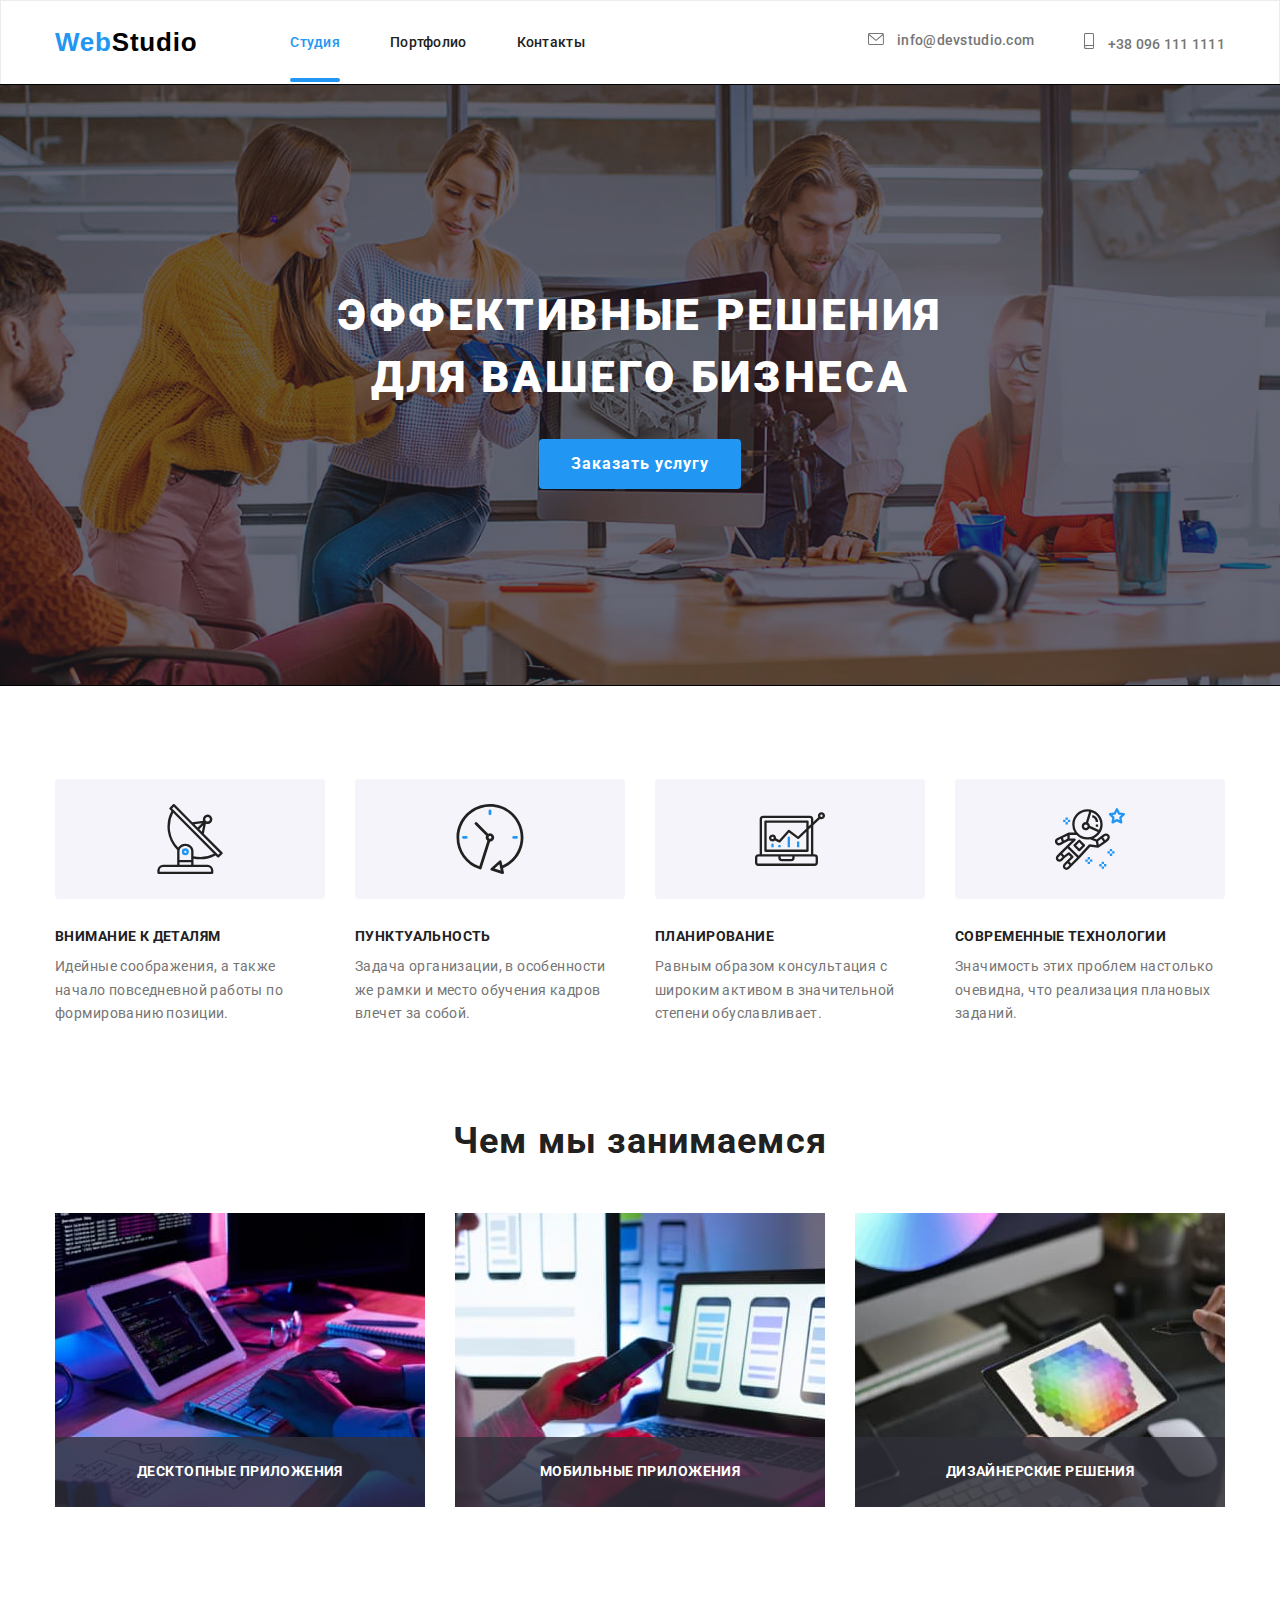
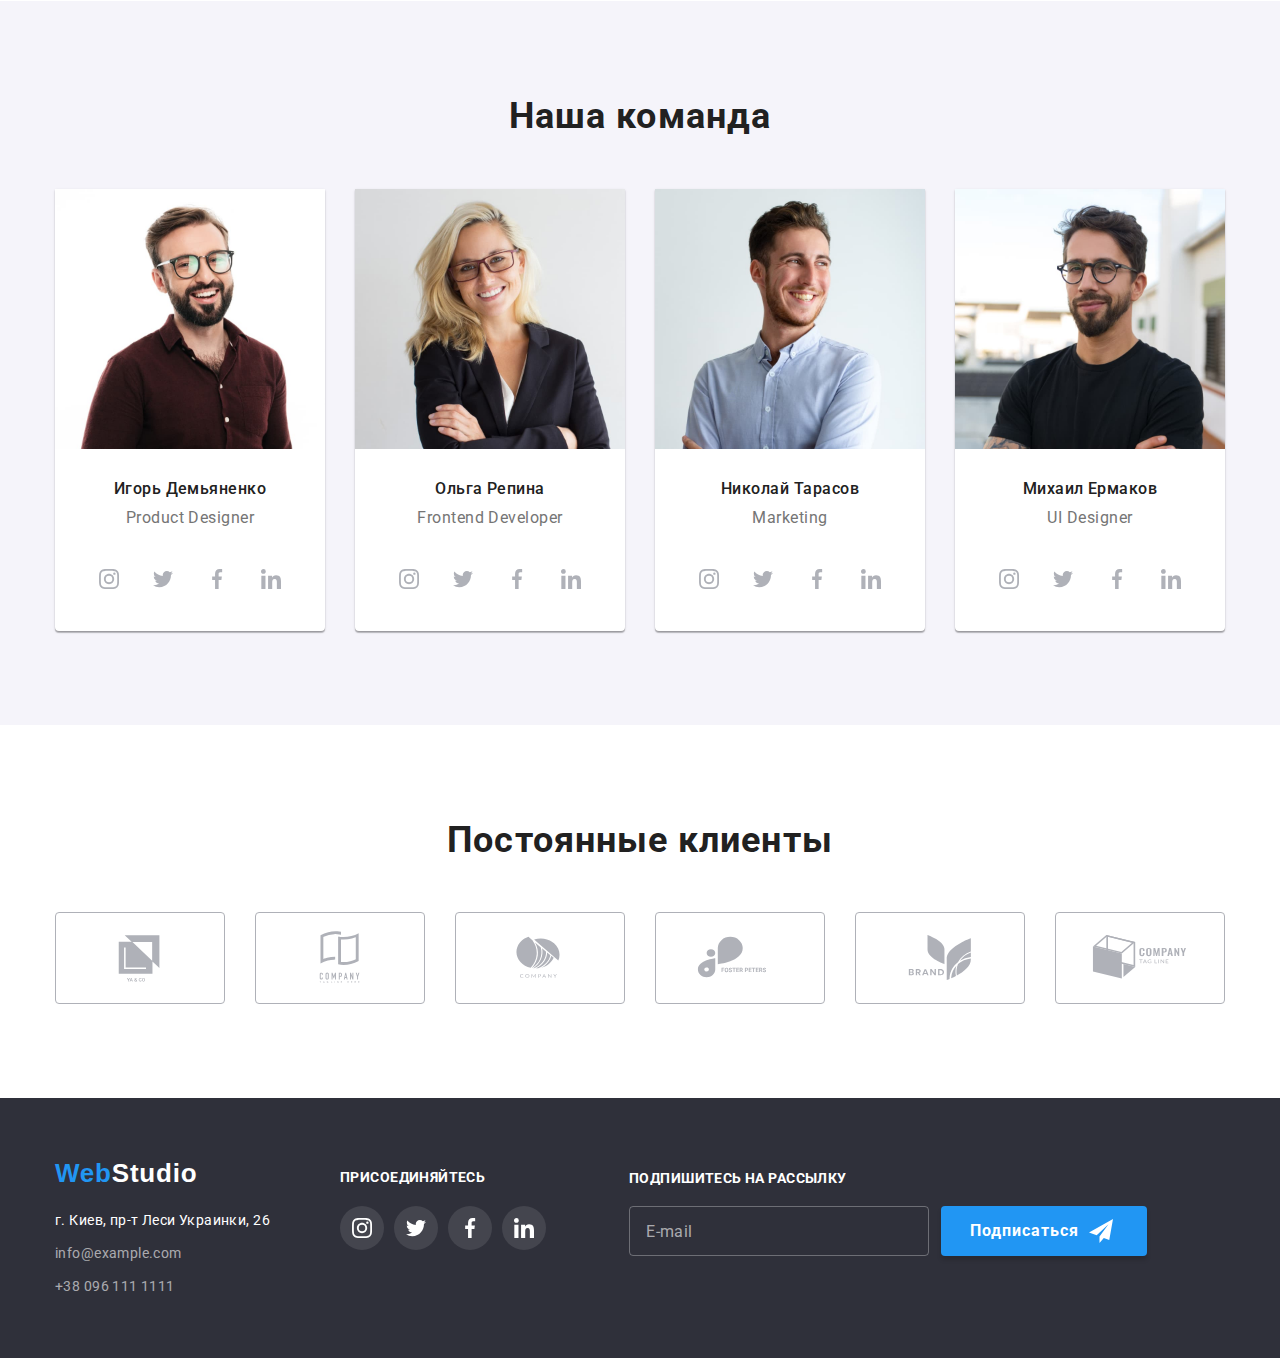
==== index.html @ 82850166 "forms" ====
<!DOCTYPE html>
<html lang="en">

<head>
    <meta charset="UTF-8">
    <meta http-equiv="X-UA-Compatible" content="IE=edge">
    <meta name="viewport" content="width=device-width, initial-scale=1.0">
    <title>Главная</title>
    <link rel=“preconnect” href=“https://fonts.googleapis.com”>
    <link rel=“preconnect” href=“https://fonts.gstatic.com” crossorigin>
    <link href="https://fonts.googleapis.com/css2?family=Raleway:wght@700&family=Roboto:wght@400;500;700;900&display=swap"
            rel="stylesheet">
    <link rel="stylesheet" href="https://cdnjs.cloudflare.com/ajax/libs/modern-normalize/1.1.0/modern-normalize.min.css">
    <link rel="stylesheet" href="./css/styles.css" />
</head>

<body>

    <header>
        <section class="section-header">
            <div class="container header">
                <nav class="menu">
                    <!-- Logo-->
                    <a class="logo link" href="index.html" title="Логотип компании"><span
                            class="logo-web">Web</span>Studio</a>
                    <!--Menu Nav-->
                    <ul class="menu-nav list">
                        <li class="item"><a class="link current" href="index.html" title="Студия">Студия</a></li>
                        <li class="item"><a class="link" href="portfolio.html" title="Портфолио">Портфолио</a></li>
                        <li class="item"><a class="link" href="#" title="Контакты">Контакты</a></li>
                    </ul>
                </nav>  
                <!-- Tel E-mail-->
                <ul class="header-tel-email list">
                    <li class="item">
                        <a class="link" href="mailto:info@devstudio.com" title="Почтовый адресс">
                            <svg class="icon-envelope" width="16" height="12">
                                <use href="./images/sprite.svg#icon-envelope-hover"></use>
                            </svg>
                        info@devstudio.com</a>
                    </li>
                    <li class="item">
                        <a class="link" href="tel:+380961111111" title="Номер телефона">
                        <svg class="icon-smartphone" width="10" height="16">
                            <use href="./images/sprite.svg#icon-smartphone"></use>
                        </svg>
                        +38 096 111 1111</a>
                    </li>
                </ul>
            </div>
        </section>
    </header>

        <main>
            <!--Шапка-->
            <section class="section hero">
                <div class="container">
                    <h1 class="hero-title">Эффективные решения <br> для вашего бизнеса</h1>
                    <button class="hero-button" type="button" data-modal-open>Заказать услугу</button>
                    <!--Модальное окно-->
                    <div class="backdrop is-hidden" data-modal>
                        <div class="modal">
                            <svg class="icon-close" width="18" height="18" data-modal-close>
                                <use href="./images/sprite.svg#icon-close"></use>
                            </svg>

                            <div class="form-general" role="group" arial-labelby="contact-details-head">
                                <p id="contact-details-head">Оставьте свои данные, мы вам перезвоним</p>
                                <form class="form" action="#">
                                    <div class="form-field">
                                        <label for="name">Имя</label>
                                        <input type="text" name="name" id="name" required autofocus>
                                        <svg width="18" height="18">
                                            <use href="./images/icons.svg#icon-person"></use>
                                        </svg>
                                    </div>
                                    <div class="form-field">
                                        <svg width="18" height="18">
                                            <use href="./images/icons.svg#icon-phone"></use>
                                        </svg>
                                        <label for="tel">Телефон</label>
                                        <input type="tel" name="tel" id="tel" required>
                                    </div>
                                    <div class="form-field">
                                        <label for="email">Почта</label>
                                        <input type="email" name="email" id="email" required>
                                        <svg width="18" height="18">
                                            <use href="./images/icons.svg#icon-email"></use>
                                        </svg>
                                    </div>
                                    <div class="form-field">
                                        <label for="comment">Комментарий</label>
                                        <textarea name="comment" id="comment" cols="30" rows="10">Введите текст</textarea>
                                    </div>
                                </form>
                               
                                    <div class="checkbox-agreemant">
                                        <label class="checkbox-label">
                                            <input class="checkbox" type="checkbox" name="checkbox" value="css" checked>
                                            <span class="checkbox-icon"></span>
                                            <p>Соглашаюсь с рассылкой и принимаю  
                                                <a href="#">Условия договора</a>
                                            </p>
                                        </label>
                                    </div>

                                <button class="button-send" type="submit">Отправить</button>  
                                
                            </div>

                        </div>
                    </div>
                </div>
            </section>
            

            <!--Особенности-->
            <section class="section features">
                <div class="container">
                    <h2 class="visually-hidden">Чем мы занимаемся</h2>
                    <ul class="features list">
                        <!--Feature1-->
                        <li class="item">
                            <div class="icon-features-thumb">
                                <svg class="icon-antenna-1" width="70" height="70">
                                    <use href="./images/sprite.svg#icon-antenna-1"></use>
                                </svg>
                            </div>
                            <h3 class="title">Внимание к деталям</h3>
                            <p class="text">Идейные соображения, а также начало повседневной работы по формированию позиции.</p>
                        </li>
                        <!--Feature2-->
                        <li class="item">
                            <div class="icon-features-thumb">
                                <svg class="icon-clock-1" width="70" height="70">
                                    <use href="./images/sprite.svg#icon-clock-1"></use>
                                </svg>
                            </div>
                            <h3 class="title">Пунктуальность</h3>
                            <p class="text">Задача организации, в особенности же рамки и место обучения кадров влечет за собой.</p>
                        </li>
                        <!--Feature3-->
                        <li class="item">
                            <div class="icon-features-thumb">
                                <svg class="icon-diagram-1" width="70" height="70">
                                    <use href="./images/sprite.svg#icon-diagram-1"></use>
                                </svg>
                            </div>
                            <h3 class="title">Планирование</h3>
                            <p class="text">Равным образом консультация с широким активом в значительной степени обуславливает.</p>
                        </li>
                        <!--Feature4-->
                        <li class="item">
                            <div class="icon-features-thumb">
                                <svg class="icon-astronaut-1" width="70" height="70">
                                    <use href="./images/sprite.svg#icon-astronaut-1"></use>
                                </svg>
                            </div>
                            <h3 class="title">Современные технологии</h3>
                            <p class="text">Значимость этих проблем настолько очевидна, что реализация плановых заданий.</p>
                        </li>
                    </ul>
                </div>
            </section>

            <!--Чем мы занимаемся-->
            <section class="section doing">
                <div class="container">
                    <h2>Чем мы занимаемся</h2>
                    <ul class="doing list">
                        <li class="item">
                            <div class="img-thumb">
                                <img src="./images/img-box1.jpg" title="Компьютер" width="370">
                                <div class="img-thumb-text">
                                    <p>Десктопные приложения</p>
                                </div>
                            </div> 
                        </li>
                        <li class="item">
                            <div class="img-thumb">
                                <img src="./images/img-box2.jpg" title="Мобильный телефон" width="370">
                                <div class="img-thumb-text">
                                    <p>Мобильные приложения</p>
                                </div>
                            </div>
                        </li>
                        <li class="item">
                            <div class="img-thumb">
                                <img src="./images/img-box3.jpg" title="Планшет" width="370">
                                <div class="img-thumb-text">
                                    <p>Дизайнерские решения</p>
                                </div>
                            </div>
                        </li>
                    </ul>
                </div>
            </section>


            <!--Наша команда-->
            <section class="section team">
                <div class="container">
                    <h2>Наша команда</h2>
                    <ul class="team list">
                        <!--team card 1-->
                        <li class="item">
                            <img src="./images/img-team1.jpg" alt="Игорь Демьяненко, Product Designer" width="270">
                            <div class="team-box">
                                <h3 class="title">Игорь Демьяненко</h3>
                                <p class="text">Product Designer</p>  
                            </div>
                            <div>
                                <ul class="social-links list">
                                    <li class="social-links">
                                        <a href="#" class="icon-thumb">
                                            <svg class="icon-instagram-2" width="20" height="20">
                                                <use href="./images/sprite.svg#icon-instagram-2"></use>
                                            </svg>
                                        </a>
                                    </li>
                                    <li class="social-links">
                                        <a href="#" class="icon-thumb">
                                            <svg class="icon-twitter-1" width="20" height="20">
                                                <use href="./images/sprite.svg#icon-twitter-1"></use>
                                            </svg>
                                        </a>
                                    </li>
                                    <li class="social-links">
                                        <a href="#" class="icon-thumb">
                                            <svg class="icon-facebook-1" width="20" height="20">
                                                <use href="./images/sprite.svg#icon-facebook-1"></use>
                                            </svg>
                                        </a>
                                    </li>
                                    <li class="social-links">
                                        <a href="#" class="icon-thumb">
                                            <svg class="icon-linkedin-1" width="20" height="20">
                                                <use href="./images/sprite.svg#icon-linkedin-1"></use>
                                            </svg>
                                        </a>
                                    </li>
                                </ul>
                            </div>
                        </li>

                        <!--team card 2-->
                        <li class="item">
                            <img src="./images/img-team2.jpg" alt="Ольга Репина, Frontend Developer" width="270">
                            <div class="team-box">
                                <h3 class="title">Ольга Репина</h3>
                                <p class="text">Frontend Developer</p>
                            </div>
                            <div>
                                <ul class="social-links list">
                                    <li class="social-links">
                                        <a href="#" class="icon-thumb">
                                            <svg class="icon-instagram-2" width="20" height="20">
                                                <use href="./images/sprite.svg#icon-instagram-2"></use>
                                            </svg>
                                        </a>
                                    </li>
                                    <li class="social-links">
                                        <a href="#" class="icon-thumb">
                                            <svg class="icon-twitter-1" width="20" height="20">
                                                <use href="./images/sprite.svg#icon-twitter-1"></use>
                                            </svg>
                                        </a>
                                    </li>
                                    <li class="social-links">
                                        <a href="#" class="icon-thumb">
                                            <svg class="icon-facebook-1" width="20" height="20">
                                                <use href="./images/sprite.svg#icon-facebook-1"></use>
                                            </svg>
                                        </a>
                                    </li>
                                    <li class="social-links">
                                        <a href="#" class="icon-thumb">
                                            <svg class="icon-linkedin-1" width="20" height="20">
                                                <use href="./images/sprite.svg#icon-linkedin-1"></use>
                                            </svg>
                                        </a>
                                    </li>
                                </ul>
                            </div>
                        </li>
                        <!--team card 3-->
                        <li class="item">
                            <img src="./images/img-team3.jpg" alt="Николай Тарасов, Marketing" width="270">
                            <div class="team-box">
                                <h3 class="title">Николай Тарасов</h3>
                                <p class="text">Marketing</p>
                            </div>
                            <div>
                                <ul class="social-links list">
                                    <li class="social-links">
                                        <a href="#" class="icon-thumb">
                                            <svg class="icon-instagram-2" width="20" height="20">
                                                <use href="./images/sprite.svg#icon-instagram-2"></use>
                                            </svg>
                                        </a>
                                    </li>
                                    <li class="social-links">
                                        <a href="#" class="icon-thumb">
                                            <svg class="icon-twitter-1" width="20" height="20">
                                                <use href="./images/sprite.svg#icon-twitter-1"></use>
                                            </svg>
                                        </a>
                                    </li>
                                    <li class="social-links">
                                        <a href="#" class="icon-thumb">
                                            <svg class="icon-facebook-1" width="20" height="20">
                                                <use href="./images/sprite.svg#icon-facebook-1"></use>
                                            </svg>
                                        </a>
                                    </li>
                                    <li class="social-links">
                                        <a href="#" class="icon-thumb">
                                            <svg class="icon-linkedin-1" width="20" height="20">
                                                <use href="./images/sprite.svg#icon-linkedin-1"></use>
                                            </svg>
                                        </a>
                                    </li>
                                </ul>
                            </div>
                        </li>
                        <!--team card 4-->
                        <li class="item">
                            <img src="./images/img-team4.jpg" alt="Михаил Ермаков, UI Designer" width="270">
                            <div class="team-box">
                                <h3 class="title">Михаил Ермаков</h3>
                                <p class="text">UI Designer</p>
                            </div>
                            <div>
                                <ul class="social-links list">
                                    <li class="social-links">
                                        <a href="#" class="icon-thumb">
                                            <svg class="icon-instagram-2" width="20" height="20">
                                                <use href="./images/sprite.svg#icon-instagram-2"></use>
                                            </svg>
                                        </a>
                                    </li>
                                    <li class="social-links">
                                        <a href="#" class="icon-thumb">
                                            <svg class="icon-twitter-1" width="20" height="20">
                                                <use href="./images/sprite.svg#icon-twitter-1"></use>
                                            </svg>
                                        </a>
                                    </li>
                                    <li class="social-links">
                                        <a href="#" class="icon-thumb">
                                            <svg class="icon-facebook-1" width="20" height="20">
                                                <use href="./images/sprite.svg#icon-facebook-1"></use>
                                            </svg>
                                        </a>
                                    </li>
                                    <li class="social-links">
                                        <a href="#" class="icon-thumb">
                                            <svg class="icon-linkedin-1" width="20" height="20">
                                                <use href="./images/sprite.svg#icon-linkedin-1"></use>
                                            </svg>
                                        </a>
                                    </li>
                                </ul>
                            </div>
                        </li>
                    </ul>
                </div>
            </section>

            <!--Постоянные клиенты-->
            <section class="section clients">
                <div class="container">
                    <h2>Постоянные клиенты</h2>
                    <ul class="clients list">
                        <li class="item">
                            <a href="#" class="icon-Logo-thumb">
                                <svg width="106" height="60">
                                    <use href="./images/sprite.svg#icon-Logo"></use>
                                </svg>
                            </a>
                        </li>
                        <li class="item">
                            <a href="#" class="icon-Logo-thumb">
                                <svg width="106" height="60">
                                    <use href="./images/sprite.svg#icon-Logo-2"></use>
                                </svg>
                            </a>
                        </li>
                        <li class="item">
                            <a href="#" class="icon-Logo-thumb">
                                <svg width="106" height="60">
                                    <use href="./images/sprite.svg#icon-Logo-3"></use>
                                </svg>
                            </a>
                        </li>
                        <li class="item">
                            <a href="#" class="icon-Logo-thumb">
                                <svg width="106" height="60">
                                    <use href="./images/sprite.svg#icon-Logo-4"></use>
                                </svg>
                            </a>
                        </li>
                        <li class="item">
                            <a href="#" class="icon-Logo-thumb">
                                <svg width="106" height="60">
                                    <use href="./images/sprite.svg#icon-Logo-5"></use>
                                </svg>
                            </a>
                        </li>
                        <li class="item">
                            <a href="#" class="icon-Logo-thumb">
                                <svg width="106" height="60">
                                    <use href="./images/sprite.svg#icon-Logo-6"></use>
                                </svg>
                            </a>
                        </li>
                    </ul>
                </div>
            </section>

        </main>

    <!--Подвал-->
    <footer>
        <section class="section footer">
            <div class="container footer">
                <div>
                    <!-- Logo-->
                    <a class="logo link" href="index.html" title="Логотип компании"><span class="logo-web">Web</span><span
                            class="footer-logo-studio">Studio</span></a>
                    <!--Address-->
                    <address>
                        <ul class="list">
                            <li class="item"><a class="footer-address link" href="#">г. Киев, пр-т Леси Украинки, 26</a></li>
                            <li class="item"><a class="footer-address-tel-email link" href="mailto:info@example.com"
                                    title="Почтовый адресс">info@example.com</a></li>
                            <li class="item"><a class="footer-address-tel-email link" href="tel:+380961111111"
                                    title="Номер телефона">+38 096 111
                                    1111</a></li>
                        </ul>
                    </address>
                </div>
                <!--Social links-->
                <div class="join">
                    <h4>присоединяйтесь</h4>
                    <ul class="social-links list">
                        <li class="social-links">
                            <a href="#" class="icon-thumb">
                                <svg class="icon-instagram-2" width="20" height="20">
                                    <use href="./images/sprite.svg#icon-instagram-2"></use>
                                </svg>
                            </a>
                        </li>
                        <li class="social-links">
                            <a href="#" class="icon-thumb">
                                <svg class="icon-twitter-1" width="20" height="20">
                                    <use href="./images/sprite.svg#icon-twitter-1"></use>
                                </svg>
                            </a>
                        </li>
                        <li class="social-links">
                            <a href="#" class="icon-thumb">
                                <svg class="icon-facebook-1" width="20" height="20">
                                    <use href="./images/sprite.svg#icon-facebook-1"></use>
                                </svg>
                            </a>
                        </li>
                        <li class="social-links">
                            <a href="#" class="icon-thumb">
                                <svg class="icon-linkedin-1" width="20" height="20">
                                    <use href="./images/sprite.svg#icon-linkedin-1"></use>
                                </svg>
                            </a>
                        </li>
                    </ul>
                </div>
                <!--e-mail input-->
                <div class="footer-form">
                    <p>Подпишитесь на рассылку</p>
                    <form class="mail-input-form" action="#">
                        <input type="email" name="footer-mail" placeholder="E-mail" required>
                        <button type="submit">Подписаться
                            <svg width="24" hight="24">
                                <use href=".image/sprite.svg#icon-send"></use>
                            </svg>
                        </button>
                    </form>
                </div>
            </div>
        </section>
    </footer>

    <script src="./js/modal.js"></script>

</body>

</html>
---- css/styles.css ----
:root {
  --logo-color: #2196f3;
  --body-color: #212121;
  --tel-color: #757575;
  --footer-tel-color: rgba(255, 255, 255, 0.6);
  --footer-logo-color: #ffffff;
  --button-color: #f5f4fa;
  --logo-studio: #000000;
  --button-hero: #188ce8;
  --button-hero-shadow: rgba(0, 0, 0, 0.15);
  --hero-footer-bg: #2f303a;
  --header-border: #ececec;
  --project-item-border: #eeeeee;
  --timing-function: cubic-bezier(0.4, 0, 0.2, 1);
}

body {
  color: var(--body-color);
  background-color: var(--footer-logo-color);
  font-family: "Roboto", ‘Raleway’ sans-serif;
  font-style: normal;
}

h1,
h2,
h3,
h4,
p,
.list {
  list-style: none;
  padding: 0;
  margin: 0;
}

img {
  display: block;
  max-width: 100%;
  height: auto;
}

a {
  display: block;
}

.link {
  text-decoration: none;
}

.section {
  padding-top: 94px;
  padding-bottom: 94px;
}

.container {
  margin-left: auto;
  margin-right: auto;
  padding: 0 15px;
  width: 1200px;
}

/* Модальное окно */

.backdrop {
  position: fixed;
  width: 100%;
  height: 100%;
  top: 0;
  left: 0;
  background: rgba(0, 0, 0, 0.2);
  opacity: 1;
  z-index: 2;
  transition: opacity 250ms cubic-bezier(0.4, 0, 0.2, 1);
}

.backdrop.is-hidden {
  opacity: 0;
  pointer-events: none;
  visibility: initial;
}

.backdrop.is-hidden .modal {
  transform: translate(-50%, -50%) scale(0.2);
}

.modal {
  position: absolute;

  top: 50%;
  left: 50%;

  min-width: 528px;
  min-height: 581px;

  background-color: #ffffff;
  box-shadow: 0px 1px 3px rgba(0, 0, 0, 0.12), 0px 1px 1px rgba(0, 0, 0, 0.14),
    0px 2px 1px rgba(0, 0, 0, 0.2);
  border-radius: 4px;

  transform: translate(-50%, -50%) scale(0.9);
  /*transition-duration: 250ms;
  transition-timing-function: cubic-bezier(0.4, 0, 0.2, 1);
  transition-property: transform;*/
  transition: transform 250ms var(--timing-function);
}

.icon-close {
  display: block;
  width: 30px;
  height: 30px;
  padding: 6px;
  margin-top: 8px;
  margin-left: 490px;
  background: #ffffff;
  border: 1px solid rgba(0, 0, 0, 0.1);
  border-radius: 50% 50%;
  transition: background 250ms var(--timing-function),
    fill 250ms var(--timing-function);
}

.icon-close:hover,
.icon-close:focus {
  fill: #ffffff;
  background: var(--logo-color);
  cursor: pointer;
}

.form-general p {
  font-family: Roboto;
  font-style: normal;
  font-weight: bold;
  font-size: 20px;
  line-height: 23px;
  text-align: center;
  letter-spacing: 0.03em;

  color: #212121;
  margin-top: 2px;
}

textarea {
  resize: none;
}

.form {
  display: block;
  width: 448px;
  height: 342px;
  margin-left: auto;
  margin-right: auto;
  margin-top: 12px;
}

.form-field {
  position: relative;
  display: flex;
  flex-direction: column;
  margin-bottom: 10px;
}

.form-field svg {
  margin-left: 12px;
  position: absolute;
  top: 50%;
  width: 18px;
  height: 18px;
  fill: #212121;

  transition: fill 250ms var(--timing-function);
}

.form-field:focus-within svg {
  fill: var(--logo-color);
}

.form-field label {
  margin-bottom: 4px;
  text-align: left;
  font-family: Roboto;
  font-style: normal;
  font-weight: 400;
  font-size: 12px;
  line-height: 14px;

  letter-spacing: 0.01em;

  color: #757575;
}

.form-field input {
  height: 40px;
}

.form-field textarea,
.form-field input {
  margin: 0;
  padding-top: 11px;
  padding-left: 42px;
  padding-bottom: 11px;

  border: 1px solid rgba(33, 33, 33, 0.2);
  border-radius: 4px;
  cursor: pointer;
  transition: border-color 250ms var(--timing-function);
}

.form-field:focus-within textarea,
.form-field:focus-within input {
  border-color: var(--logo-color);
}

.form-field input::placeholder {
  color: #2a2a2a;
}

.form-field textarea {
  height: 120px;
  padding: 12px 16px;
  font-family: Roboto;
  font-style: normal;
  font-weight: 400;
  font-size: 12px;
  line-height: 14px;
  letter-spacing: 0.01em;

  color: rgba(117, 117, 117, 0.5);
}

.checkbox {
  position: absolute;
  width: 1px;
  height: 1px;
  margin: -1px;
  border: 0;
  padding: 0;
  clip: rect(0 0 0 0);
  overflow: hidden;
}

.checkbox-label {
  margin-top: 20px;
  display: flex;
  align-items: center;
}

.checkbox-icon {
  display: inline-block;
  width: 16px;
  height: 15px;
  border: 1.7px solid #212121;
  border-radius: 2px;
  background-color: #ffffff;
  transition: border-color 250ms var(--timing-function),
    background-color 250ms var(--timing-function);
}

.checkbox:checked + .checkbox-icon {
  background-image: url("../images/icon-check-2.svg");
  background-size: contain;
  background-origin: border-box;
  background-repeat: no-repeat;
  background-color: var(--logo-color);
  border-color: var(--logo-color);
}

.checkbox-label p {
  display: flex;
  padding-left: 8.38px;
  font-family: Roboto;
  font-style: normal;
  font-weight: 400;
  font-size: 14px;
  line-height: 1.7;
  letter-spacing: 0.03em;

  color: #757575;
}

.checkbox-label a {
  display: inline-block;
  font-family: Roboto;
  font-style: normal;
  font-weight: 400;
  font-size: 14px;
  line-height: 1.7;
  text-decoration-line: underline;

  color: #2196f3;
}

.button-send {
  font-family: Roboto;
  font-style: normal4;
  font-weight: 400;
  font-size: 16px;
  line-height: 1.8;

  text-align: center;
  letter-spacing: 0.06em;
  margin-top: 30px;
  margin-bottom: 40px;
  padding: 10px 55px;

  color: #ffffff;

  background: var(--logo-color);
  box-shadow: 0px 4px 4px rgba(0, 0, 0, 0.15);
  border-radius: 4px;
  border: none;
  cursor: pointer;
}

.button-send:hover,
.button-send:focus {
  background: #188ce8;
  box-shadow: 0px 4px 4px rgba(0, 0, 0, 0.15);
  border-radius: 4px;
}
/* Хедер */

.section-header {
  border: 1px solid var(--header-border);
}

.container.header {
  display: flex;
  align-items: center;
}

.menu {
  display: flex;
  align-items: center;
}

.logo {
  color: var(--logo-studio);

  font-weight: 700;
  font-size: 26px;
  line-height: 1.19;
  letter-spacing: 0.03em;
  font-family: ‘Raleway’, ‘Roboto’, sans-serif;
}

.logo-web {
  color: var(--logo-color);
}

.menu-nav {
  display: flex;
  flex-wrap: wrap;
  margin-left: 93px;
}

.menu-nav .link {
  display: block;
  padding-top: 32px;
  padding-bottom: 32px;

  color: var(--body-color);

  font-weight: 500;
  font-size: 14px;
  line-height: 1.1;
  letter-spacing: 0.02em;
  fill: Solid;

  transition: color 250ms var(--timing-function);
}

.menu-nav .item:not(:last-child) {
  margin-right: 50px;
}

.menu-nav .current {
  color: var(--logo-color);
}

.menu-nav .item {
  position: relative;
}

.menu-nav .current::after {
  position: absolute;
  display: block;
  content: "";
  width: 100%;
  height: 4px;
  bottom: 0;
  background: #2196f3;
  border-radius: 2px;
}

.header-tel-email {
  display: flex;
  margin-left: auto;
}

.icon-smartphone,
.icon-envelope {
  vertical-align: baseline;
  margin-right: 10px;
  fill: var(--tel-color);
  transition: fill 250ms var(--timing-function);
}

.link:focus .icon-smartphone,
.link:hover .icon-smartphone,
.link:focus .icon-envelope,
.link:hover .icon-envelope {
  fill: var(--logo-color);
}

.header-tel-email .link {
  display: block;
  align-items: center;

  padding-top: 32px;
  padding-bottom: 32px;

  color: var(--tel-color);

  font-weight: 500;
  font-size: 14px;
  line-height: 1.1;
  letter-spacing: 0.02em;

  transition: color 250ms var(--timing-function);
}

.header-tel-email .item + .item {
  margin-left: 50px;
}

.header-tel-email .link:hover,
.header-tel-email .link:focus,
.menu-nav .link:hover,
.menu-nav .link:focus,
.footer-address-tel-email:hover,
.footer-address-tel-email:focus,
.footer-address:hover,
.footer-address:focus {
  color: var(--logo-color);
}

/*--Шапка--*/

.section.hero {
  background: var(--hero-footer-bg);
  padding-top: 200px;
  padding-bottom: 200px;
  text-align: center;
  max-width: 1600px;
  height: 600px;
  margin-left: auto;
  margin-right: auto;
  outline: 1px solid black;
  background-image: linear-gradient(
      to right,
      rgba(47, 48, 58, 0.4),
      rgba(47, 48, 58, 0.4)
    ),
    url("../images/Img-16.jpg");
  background-repeat: no-repeat;
  background-position: center;
  background-size: cover;
}

.hero-title {
  margin-bottom: 30px;
  font-weight: 900;
  font-size: 44px;
  line-height: 1.4;
  letter-spacing: 0.06em;
  text-transform: uppercase;
  color: var(--footer-logo-color);
}

.hero-button {
  font-family: "Roboto", ‘Raleway’ sans-serif;
  font-style: normal;
  background: var(--logo-color);
  color: var(--footer-logo-color);
  font-weight: 700;
  font-size: 16px;
  line-height: 1.9;
  letter-spacing: 0.06em;
  cursor: pointer;

  border-radius: 4px;
  display: inline-block;
  padding: 10px 32px;
  min-width: 136px;
  border: 0;

  fill: Solid;
  offset: 0px, 4px rgba(0, 0, 0, 0.15);

  transition: background 250ms var(--timing-function),
    box-shadow 250ms var(--timing-function);
}

.hero-button:hover,
.hero-button:focus {
  background: #188ce8;
  box-shadow: 0px 4px 4px var(--button-hero-shadow);
}

/*--Особенности--*/

.visually-hidden {
  /* Скрыли h2 на главной и в портфолио */
  position: absolute;
  clip: rect(0 0 0 0);
  width: 1px;
  height: 1px;
  margin: -1px;
}

.features.list {
  display: flex;
}

.features .item {
  width: 270px;
}

.features .item:not(:nth-child(4)) {
  margin-right: 30px;
}

.features .title {
  font-weight: 700;
  font-size: 14px;
  line-height: 1.1;
  letter-spacing: 0.03em;
  text-transform: uppercase;

  margin-bottom: 10px;
}

.features .text {
  font-size: 14px;
  line-height: 1.7;
  letter-spacing: 0.03em;
  color: var(--tel-color);
}

.icon-features-thumb {
  display: flex;
  align-items: center;
  justify-content: center;
  width: 270px;
  height: 120px;
  background: #f5f4fa;
  border-radius: 4px;
  margin-bottom: 30px;
}

/*--Чем мы занимаемся--*/

.section.doing {
  padding-top: 0;
  padding-bottom: 94px;
}

.doing.list {
  padding-top: 50px;
  display: flex;
}

.doing .item + .item {
  width: 370px;
  margin-left: 30px;
}

.section.clients h2,
.section.doing h2,
.section.team h2 {
  font-weight: 700;
  font-size: 36px;
  line-height: 1.2;
  letter-spacing: 0.03em;
  text-align: center;
}

.img-thumb {
  position: relative;
  display: flex;
  align-items: flex-end;

  z-index: 1;
}

.img-thumb-text {
  position: absolute;
  display: flex;
  justify-content: center;
  align-items: center;

  height: 70px;
  width: 370px;

  background: rgba(47, 48, 58, 0.8);
}

.img-thumb-text p {
  font-family: Roboto;
  font-style: normal;
  font-weight: bold;
  font-size: 14px;
  line-height: 1.14;

  letter-spacing: 0.03em;
  text-transform: uppercase;

  color: #ffffff;
}

/*--Постоянные клиенты--*/
.clients.list {
  display: flex;
  justify-content: space-between;
  margin-top: 50px;
}

.icon-Logo-thumb {
  display: flex;
  justify-content: center;
  align-items: center;
  width: 170px;
  height: 92px;

  border: 1px solid #afb1b8;
  border-radius: 4px;

  transition: border 250ms var(--timing-function);
}

.icon-Logo-thumb:focus,
.icon-Logo-thumb:hover {
  border: 1px solid var(--logo-color);
}

.icon-Logo-thumb svg {
  fill: #afb1b8;
  transition: fill 250ms var(--timing-function);
}

.icon-Logo-thumb:focus svg,
.icon-Logo-thumb:hover svg {
  fill: var(--logo-color);
}

/*--Наша команда--*/

.section.team {
  background-color: var(--button-color);
}

.team.list {
  display: flex;
  flex-wrap: wrap;
  padding-top: 50px;
}

.team .item + .item {
  width: 270px;
  margin-left: 30px;
}

.team .item {
  text-align: center;

  background: var(--footer-logo-color);

  box-shadow: 0px 1px 3px rgba(0, 0, 0, 0.12), 0px 1px 1px rgba(0, 0, 0, 0.14),
    0px 2px 1px rgba(0, 0, 0, 0.2);
  border-radius: 0px 0px 4px 4px;
}

.team-box .title {
  font-weight: 500;
  font-size: 16px;
  line-height: 1.2;
  letter-spacing: 0.03em;

  margin-bottom: 10px;
}

.team-box {
  margin-bottom: 30px;
  margin-top: 30px;
}

.team-box .text {
  font-size: 16px;
  line-height: 1.2;
  letter-spacing: 0.03em;
  color: var(--tel-color);
}

.social-links.list {
  display: flex;
  justify-content: space-between;
  margin: 16px 32px 30px 32px;
}

.icon-thumb {
  display: flex;
  padding: 12px;
  width: 44;
  height: 44;
  fill: #afb1b8;
  border-radius: 50%;
  transition: background 250ms var(--timing-function),
    fill 250ms var(--timing-function);
}

.icon-thumb:hover,
.icon-thumb:focus {
  fill: var(--footer-logo-color);
  background: var(--logo-color);
}

/*--Портфолио--*/

.filters {
  display: flex;
  align-items: center;
  justify-content: center;
  margin-bottom: 50px;
  margin-right: 0;
}

.filters-button {
  display: inline-block;
  padding: 6px 22px;
  min-width: 29px;

  font-family: "Roboto", ‘Raleway’ sans-serif;
  font-style: normal;
  background: var(--button-color);
  border-radius: 4px;
  font-weight: 500;
  font-size: 16px;
  line-height: 1.6;
  letter-spacing: 0.03em;
  cursor: pointer;
  border: 0;

  transition: background 250ms var(--timing-function),
    color 250ms var(--timing-function);
}

.filters-button:hover,
.filters-button:focus {
  background: var(--logo-color);
  color: var(--footer-logo-color);
  box-shadow: 0px 3px 1px rgba(0, 0, 0, 0.1), 0px 1px 2px rgba(0, 0, 0, 0.08),
    0px 2px 2px rgba(0, 0, 0, 0.12);
}

.filters-button.active {
  background: var(--logo-color);
  color: var(--footer-logo-color);
  box-shadow: 0px 3px 1px rgba(0, 0, 0, 0.1), 0px 1px 2px rgba(0, 0, 0, 0.08),
    0px 2px 2px rgba(0, 0, 0, 0.12);
}

.filters .item + .item {
  margin-left: 8px;
}

.project.list {
  display: flex;
  flex-wrap: wrap;
}

.project .item {
  width: 370px;
}

.border {
  border-left: 1px solid var(--project-item-border);
  border-right: 1px solid var(--project-item-border);
  border-bottom: 1px solid var(--project-item-border);

  padding-top: 20px;
  padding-bottom: 20px;
  padding-left: 24px;
}

.project .item:not(:nth-child(3n)) {
  margin-right: 30px;
}

.project .item:not(:nth-last-child(-n + 3)) {
  margin-bottom: 30px;
}

.project .link {
  transition: box-shadow 250ms var(--timing-function);
}

.project .link:hover,
.project .link:focus {
  box-shadow: 0px 1px 1px rgba(0, 0, 0, 0.12), 0px 4px 4px rgba(0, 0, 0, 0.06),
    1px 4px 6px rgba(0, 0, 0, 0.16);
}

.project-title {
  font-family: "Roboto", ‘Raleway’ sans-serif;
  font-style: normal;
  font-weight: 700;
  font-size: 18px;
  letter-spacing: 0.06em;
  line-height: 2;
  color: var(--body-color);

  margin-bottom: 4px;
}

.project-text {
  color: var(--tel-color);
  letter-spacing: 0.03em;
  line-height: 1.9;
}

.project-thumb {
  position: relative;
  overflow: hidden;
}

.project-thumb-title,
.project-thumb::before {
  display: inline-block;
  position: absolute;
  content: "";
  top: 0;
  left: 0;
  width: 100%;
  height: 100%;

  transition: transform 250ms var(--timing-function);
  transform: translateY(100%);
}

.project-thumb::before {
  background: rgba(33, 150, 243, 0.9);
}

.project-thumb-title {
  padding: 63px 24px;

  font-family: Roboto;
  font-style: normal;
  font-weight: normal;
  font-size: 18px;
  line-height: 1.6;
  letter-spacing: 0.03em;

  color: #ffffff;
}

.project .item:focus .project-thumb-title,
.project .item:focus .project-thumb::before,
.project .item:hover .project-thumb-title,
.project .item:hover .project-thumb::before {
  transform: translateY(0);
  transition: transform 1250ms var(--timing-function);
}

/*--Подвал--*/

.section.footer {
  background: var(--hero-footer-bg);
  padding-top: 60px;
  padding-bottom: 60px;
}

.footer .logo {
  display: block;
  margin-bottom: 20px;
}

.footer-logo-studio {
  color: var(--footer-logo-color);
}

.footer .item:not(:nth-child(3)) {
  margin-bottom: 9px;
}

.footer-address {
  color: var(--footer-logo-color);
  font-size: 14px;
  letter-spacing: 0.03em;
  font-style: normal;
  font-weight: 400;
  line-height: 1.7;
}

.footer-address-tel-email {
  color: rgba(255, 255, 255, 0.6);
  font-size: 14px;
  letter-spacing: 0.03em;
  line-height: 1.7;
  font-style: normal;
  font-weight: 400;
}

.footer .link {
  transition: color 250ms cubic-bezier(0.4, 0, 0.2, 1);
}

h4 {
  font-family: Roboto;
  font-style: normal;
  font-weight: bold;
  font-size: 14px;
  line-height: 1.14;
  letter-spacing: 0.03em;
  text-transform: uppercase;

  color: #ffffff;

  margin-bottom: 20px;
}

.container.footer {
  display: flex;
}

.join {
  margin-top: 12px;
  margin-left: 70px;
}

.join .social-links.list {
  margin: 0;
}

.join .icon-thumb {
  fill: white;
  background: rgba(255, 255, 255, 0.1);
  transition: background 250ms var(--timing-function);
}

.join .icon-thumb:focus,
.join .icon-thumb:hover {
  background: var(--logo-color);
}

.join .social-links:not(:nth-child(4)) {
  margin-right: 10px;
}

.footer-form {
  margin-top: 12px;
  margin-left: 73px;
}

.footer-form p {
  margin-bottom: 20px;

  font-family: Roboto;
  font-style: normal;
  font-weight: bold;
  font-size: 14px;
  line-height: 16px;
  letter-spacing: 0.03em;
  text-transform: uppercase;

  color: #ffffff;
}

.mail-input-form {
  display: flex;
  align-items: center;
  justify-content: center;
}

.mail-input-form input {
  width: 300px;
  height: 50px;

  padding-top: 15px;
  padding-bottom: 15px;
  padding-left: 16px;

  font-family: Roboto;
  font-style: normal;
  font-weight: normal;
  font-size: 16px;
  line-height: 20px;

  letter-spacing: 0.03em;
  color: rgba(255, 255, 255, 0.6);

  background-color: transparent;
  border: 1px solid rgba(255, 255, 255, 0.3);
  border-radius: 4px;
}

.mail-input-form input::placeholder {
  padding-top: 15px;
  padding-bottom: 15px;

  font-family: Roboto;
  font-style: normal;
  font-weight: normal;
  font-size: 16px;
  line-height: 1.25;
  letter-spacing: 0.03em;

  color: rgba(255, 255, 255, 0.6);
}

.footer-form button {
  display: flex;
  align-items: center;
  justify-content: center;
  padding-top: 10px;
  padding-bottom: 10px;
  padding-left: 29px;

  margin-left: 12px;

  font-family: Roboto;
  font-style: normal;
  font-weight: bold;
  font-size: 16px;
  line-height: 1.88;

  text-align: center;
  letter-spacing: 0.06em;

  color: #ffffff;

  background: var(--logo-color);
  box-shadow: 0px 4px 4px rgba(0, 0, 0, 0.15);
  border-radius: 4px;
  border: none;
  cursor: pointer;
}

.footer-form button:focus,
.footer-form button:hover {
  background: var(--button-hero);
}

.mail-input-form svg {
  background-image: url("../images/icon-send.svg");
  background-repeat: no-repeat;
  width: 24px;
  height: 24px;
  display: inline-block;
  margin-left: 10px;
  margin-right: 28px;
}
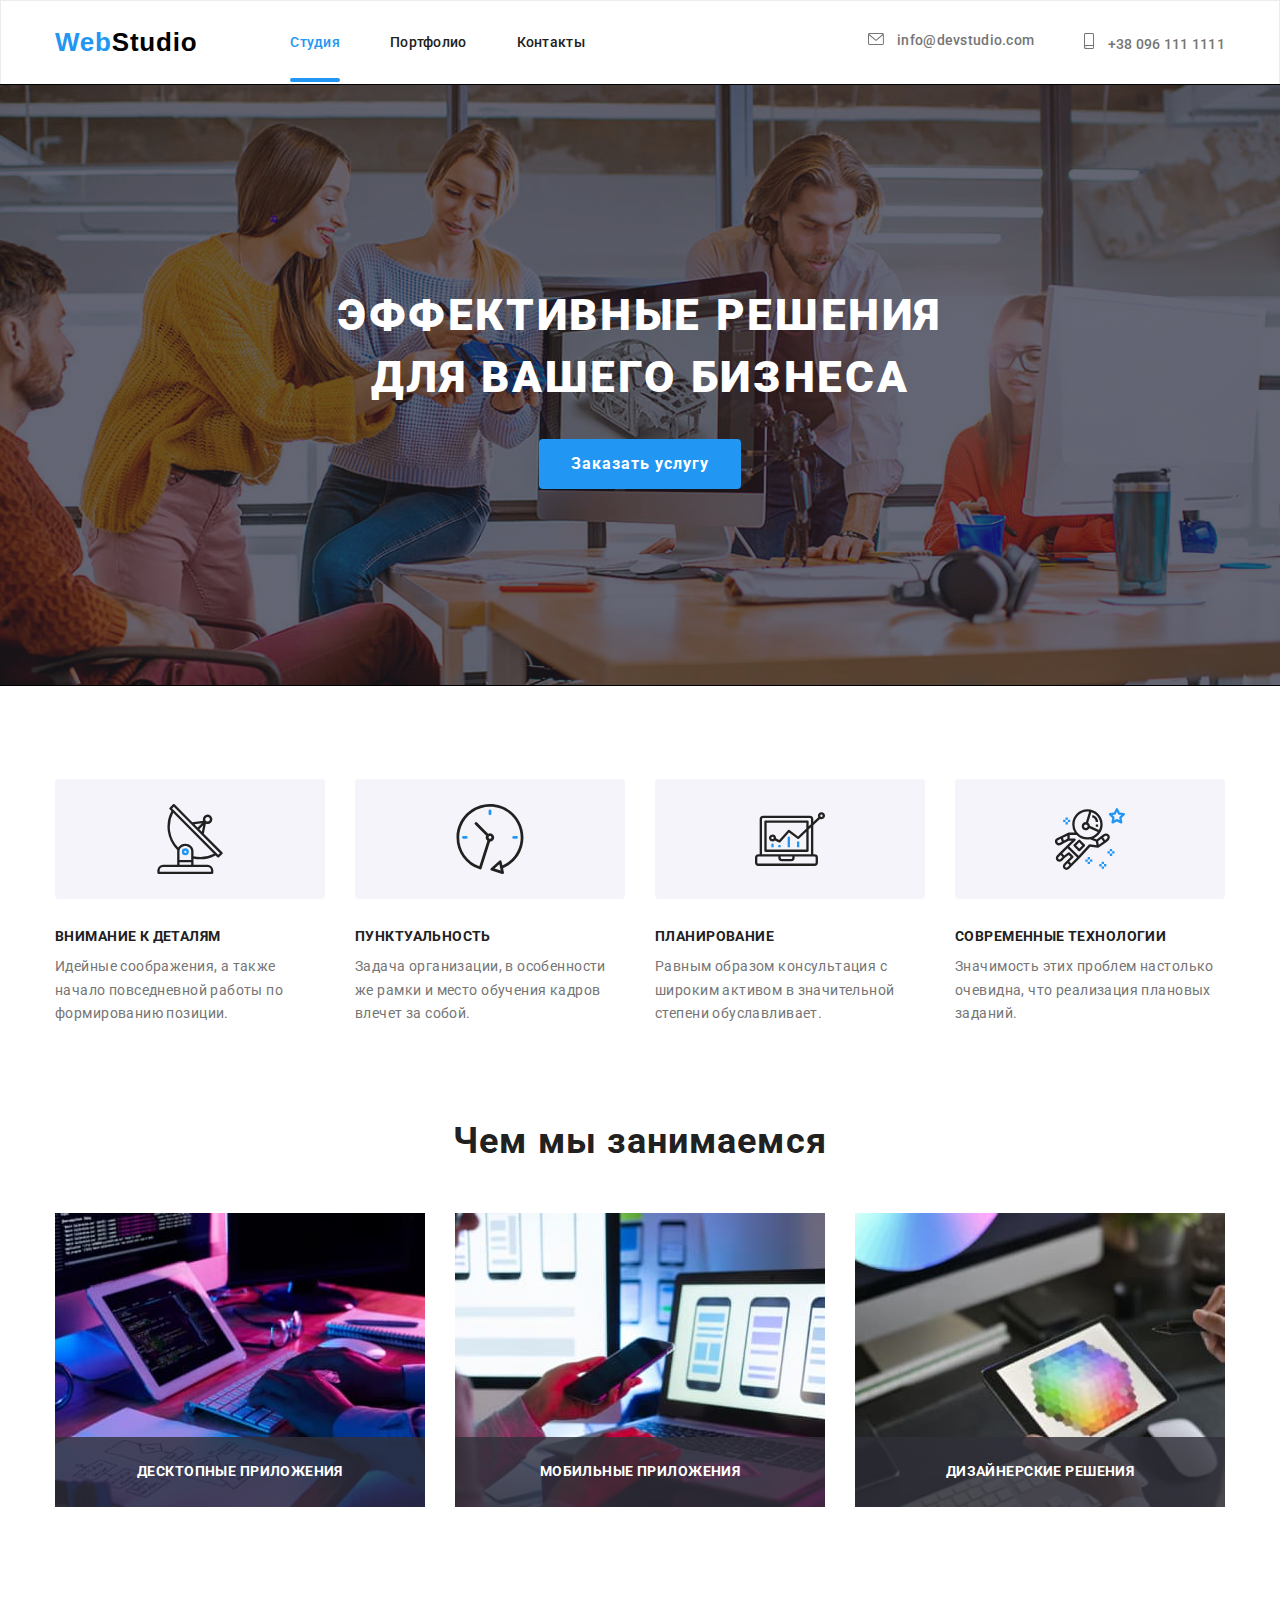
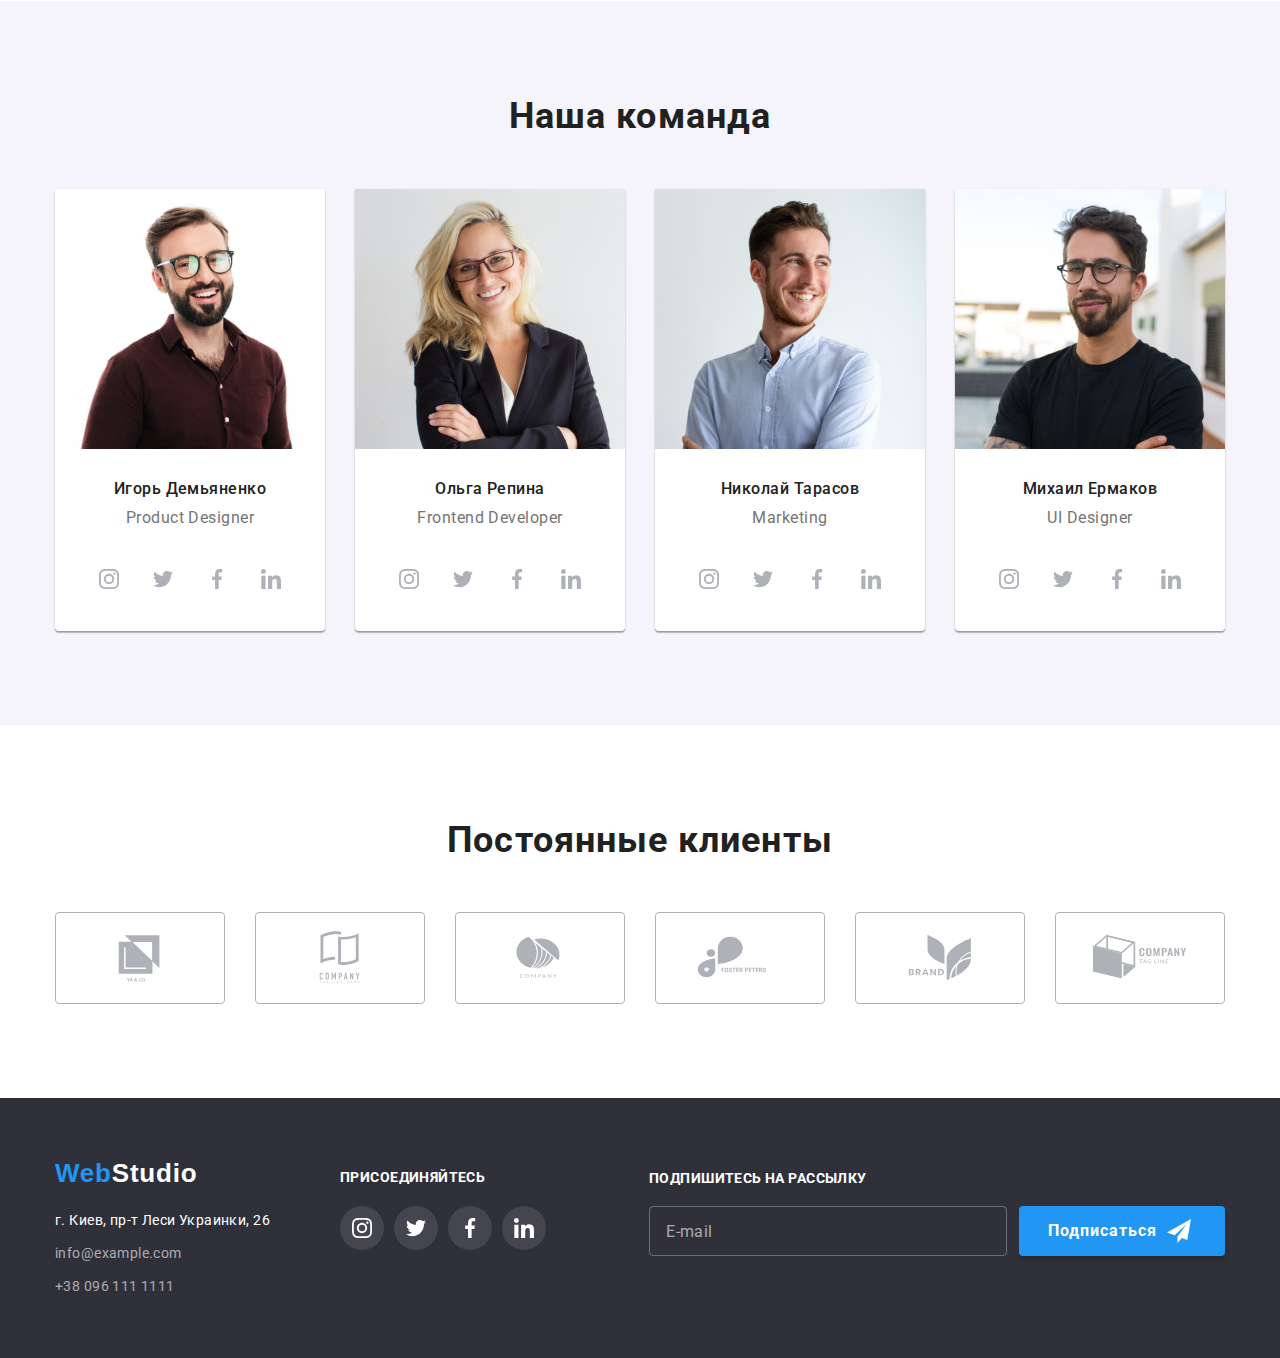
==== commit b58dd520: "corrections" ====
--- a/index.html
+++ b/index.html
@@ -60,54 +60,66 @@
                     <!--Модальное окно-->
                     <div class="backdrop is-hidden" data-modal>
                         <div class="modal">
-                            <svg class="icon-close" width="18" height="18" data-modal-close>
-                                <use href="./images/sprite.svg#icon-close"></use>
-                            </svg>
-
-                            <div class="form-general" role="group" arial-labelby="contact-details-head">
-                                <p id="contact-details-head">Оставьте свои данные, мы вам перезвоним</p>
-                                <form class="form" action="#">
-                                    <div class="form-field">
-                                        <label for="name">Имя</label>
+                            <div class="modal-button-close">
+                            <button class="button-close" type="button">
+                                <svg class="icon-close" width="18" height="18" data-modal-close>
+                                    <use href="./images/sprite.svg#icon-close"></use>
+                                </svg>
+                            </button>
+                            </div>
+                            
+                            <p>Оставьте свои данные, мы вам перезвоним</p>
+                            <form class="form" action="#">
+
+                                <div class="form-field">
+                                    <label for="name">Имя</label>
+                                    <div class="box">
                                         <input type="text" name="name" id="name" required autofocus>
-                                        <svg width="18" height="18">
+                                        <svg width="12" height="12">
                                             <use href="./images/icons.svg#icon-person"></use>
                                         </svg>
                                     </div>
-                                    <div class="form-field">
-                                        <svg width="18" height="18">
+                                </div>
+
+                                <div class="form-field">
+                                    <label for="tel">Телефон</label>
+                                    <div class="box">
+                                        <input type="tel" name="tel" id="tel" required>
+                                        <svg width="12" height="12">
                                             <use href="./images/icons.svg#icon-phone"></use>
                                         </svg>
-                                        <label for="tel">Телефон</label>
-                                        <input type="tel" name="tel" id="tel" required>
                                     </div>
-                                    <div class="form-field">
-                                        <label for="email">Почта</label>
+                                </div>
+
+                                <div class="form-field">
+                                    <label for="email">Почта</label>
+                                    <div class="box">
                                         <input type="email" name="email" id="email" required>
-                                        <svg width="18" height="18">
+                                        <svg width="12" height="12">
                                             <use href="./images/icons.svg#icon-email"></use>
                                         </svg>
                                     </div>
-                                    <div class="form-field">
-                                        <label for="comment">Комментарий</label>
+                                </div>
+
+                                <div class="form-field">
+                                    <label for="comment">Комментарий</label>
+                                    <div class="box last">
                                         <textarea name="comment" id="comment" cols="30" rows="10">Введите текст</textarea>
                                     </div>
-                                </form>
-                               
-                                    <div class="checkbox-agreemant">
-                                        <label class="checkbox-label">
-                                            <input class="checkbox" type="checkbox" name="checkbox" value="css" checked>
-                                            <span class="checkbox-icon"></span>
-                                            <p>Соглашаюсь с рассылкой и принимаю  
-                                                <a href="#">Условия договора</a>
-                                            </p>
-                                        </label>
-                                    </div>
+                                </div>
+                            
+                                <div class="checkbox-agreemant">
+                                    <label class="checkbox-label">
+                                        <input class="checkbox" type="checkbox" name="checkbox" value="css">
+                                        <span class="checkbox-icon"></span>
+                                        <p>Соглашаюсь с рассылкой и принимаю  
+                                            <a href="#">Условия договора</a>
+                                        </p>
+                                    </label>
+                                </div>
 
                                 <button class="button-send" type="submit">Отправить</button>  
-                                
-                            </div>
-
+                            </form>
                         </div>
                     </div>
                 </div>
--- a/css/styles.css
+++ b/css/styles.css
@@ -85,6 +85,8 @@
 .modal {
   position: absolute;
 
+  padding: 40px 39px 40px 41px;
+
   top: 50%;
   left: 50%;
 
@@ -97,19 +99,27 @@
   border-radius: 4px;
 
   transform: translate(-50%, -50%) scale(0.9);
-  /*transition-duration: 250ms;
-  transition-timing-function: cubic-bezier(0.4, 0, 0.2, 1);
-  transition-property: transform;*/
   transition: transform 250ms var(--timing-function);
 }
 
-.icon-close {
+.modal-button-close {
+  position: absolute;
   display: block;
+  top: 8px;
+  left: 28%;
+  right: 100%;
+  transform: translate(50%, 0%);
+}
+
+.button-close {
+  position: relative;
+  display: inline-block;
+
   width: 30px;
   height: 30px;
-  padding: 6px;
-  margin-top: 8px;
+
   margin-left: 490px;
+
   background: #ffffff;
   border: 1px solid rgba(0, 0, 0, 0.1);
   border-radius: 50% 50%;
@@ -117,24 +127,31 @@
     fill 250ms var(--timing-function);
 }
 
-.icon-close:hover,
-.icon-close:focus {
+.icon-close {
+  position: absolute;
+  transform: translate(-50%, -50%);
+  display: inline-block;
+}
+
+.button-close:hover,
+.button-close:focus {
   fill: #ffffff;
   background: var(--logo-color);
   cursor: pointer;
 }
 
-.form-general p {
-  font-family: Roboto;
-  font-style: normal;
-  font-weight: bold;
+.modal p {
+  font-family: Roboto;
+  font-style: normal;
+  font-weight: 700;
   font-size: 20px;
   line-height: 23px;
   text-align: center;
   letter-spacing: 0.03em;
 
+  margin-bottom: 12px;
+
   color: #212121;
-  margin-top: 2px;
 }
 
 textarea {
@@ -143,24 +160,32 @@
 
 .form {
   display: block;
-  width: 448px;
   height: 342px;
-  margin-left: auto;
-  margin-right: auto;
-  margin-top: 12px;
+  margin-bottom: 20px;
 }
 
 .form-field {
   position: relative;
   display: flex;
   flex-direction: column;
+}
+
+.form-field .box {
+  position: relative;
+  display: flex;
+  flex-direction: column;
   margin-bottom: 10px;
+}
+
+.form-field .box.last {
+  margin-bottom: 0;
 }
 
 .form-field svg {
   margin-left: 12px;
+  top: 25%;
   position: absolute;
-  top: 50%;
+
   width: 18px;
   height: 18px;
   fill: #212121;
@@ -199,13 +224,13 @@
 
   border: 1px solid rgba(33, 33, 33, 0.2);
   border-radius: 4px;
-  cursor: pointer;
-  transition: border-color 250ms var(--timing-function);
+
+  transition: border 250ms var(--timing-function);
 }
 
 .form-field:focus-within textarea,
 .form-field:focus-within input {
-  border-color: var(--logo-color);
+  border: 1px solid var(--logo-color);
 }
 
 .form-field input::placeholder {
@@ -237,9 +262,12 @@
 }
 
 .checkbox-label {
+  margin-left: auto;
   margin-top: 20px;
+  margin-bottom: 30px;
   display: flex;
   align-items: center;
+  justify-content: center;
 }
 
 .checkbox-icon {
@@ -271,11 +299,13 @@
   font-size: 14px;
   line-height: 1.7;
   letter-spacing: 0.03em;
+  margin-bottom: 0;
 
   color: #757575;
 }
 
 .checkbox-label a {
+  padding-left: 3px;
   display: inline-block;
   font-family: Roboto;
   font-style: normal;
@@ -296,8 +326,6 @@
 
   text-align: center;
   letter-spacing: 0.06em;
-  margin-top: 30px;
-  margin-bottom: 40px;
   padding: 10px 55px;
 
   color: #ffffff;
@@ -957,7 +985,7 @@
 
 .footer-form {
   margin-top: 12px;
-  margin-left: 73px;
+  margin-left: 93px;
 }
 
 .footer-form p {
@@ -981,7 +1009,7 @@
 }
 
 .mail-input-form input {
-  width: 300px;
+  width: 358px;
   height: 50px;
 
   padding-top: 15px;
